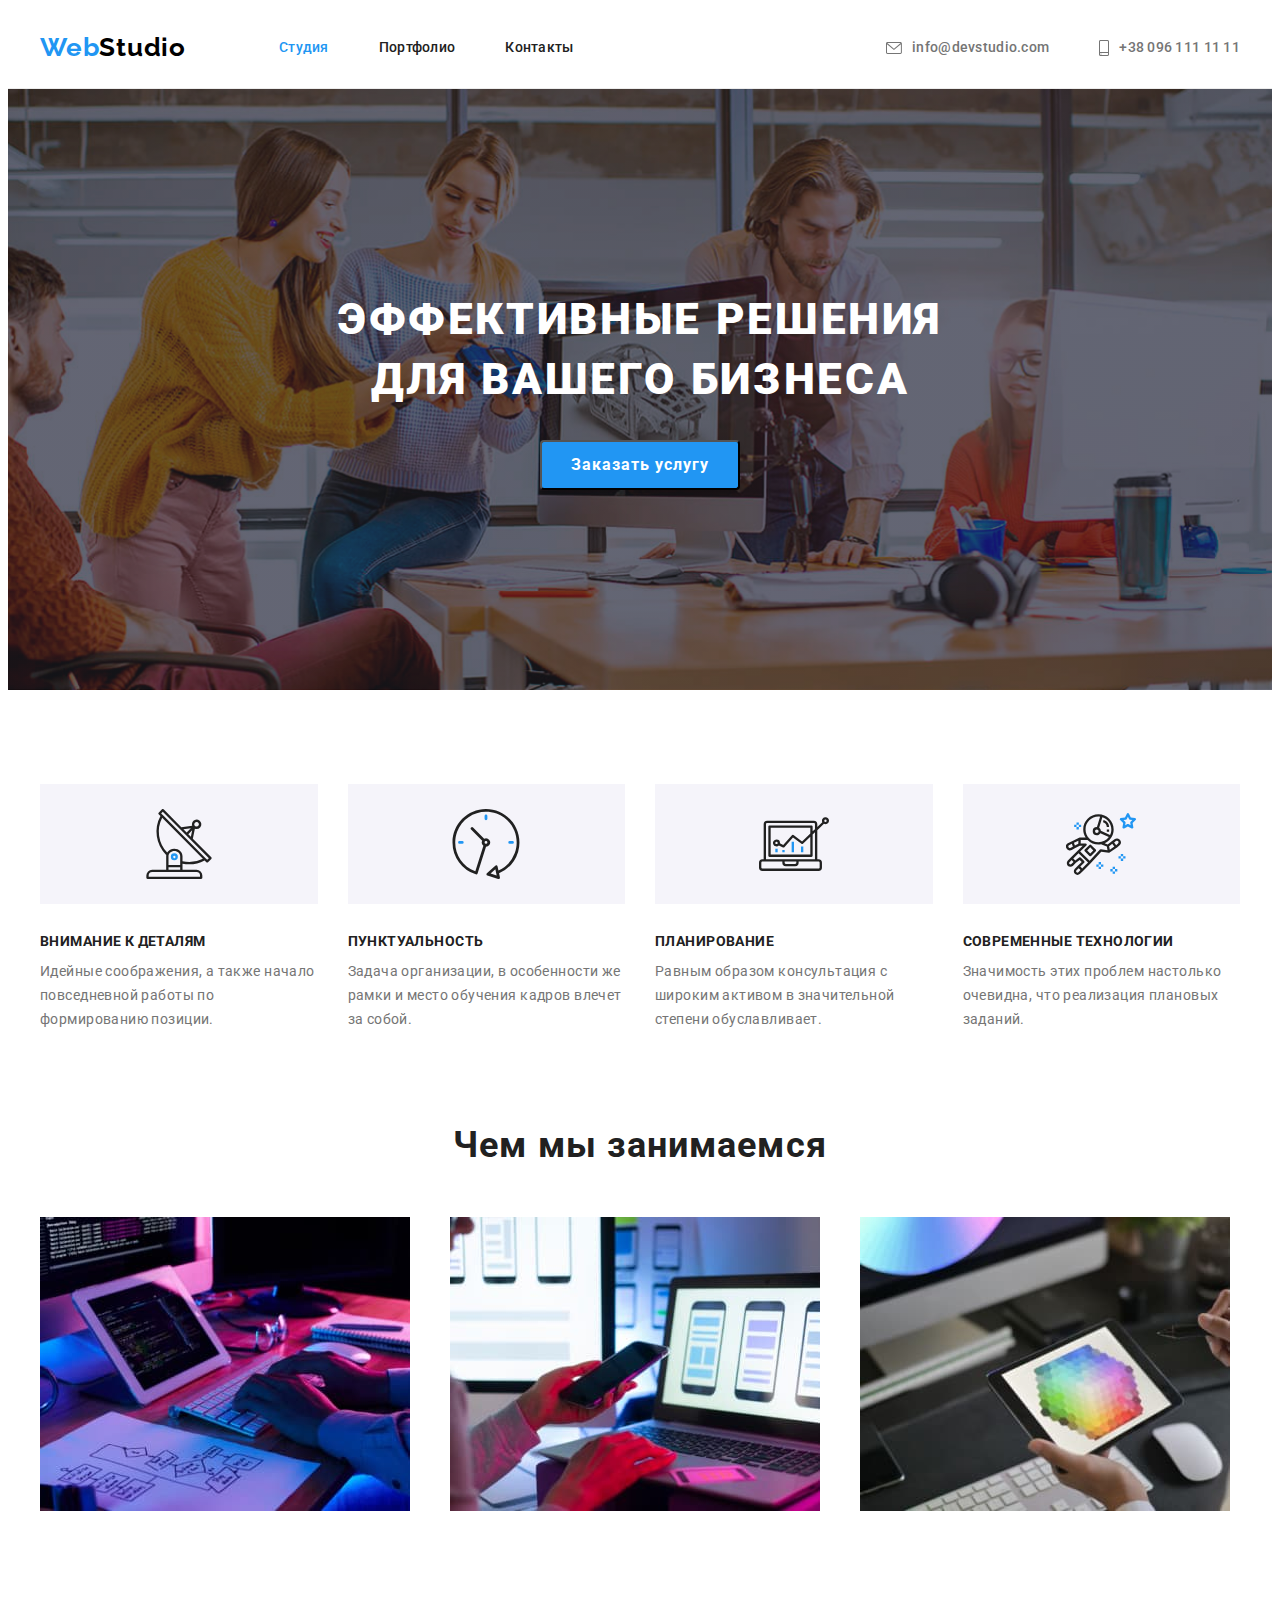
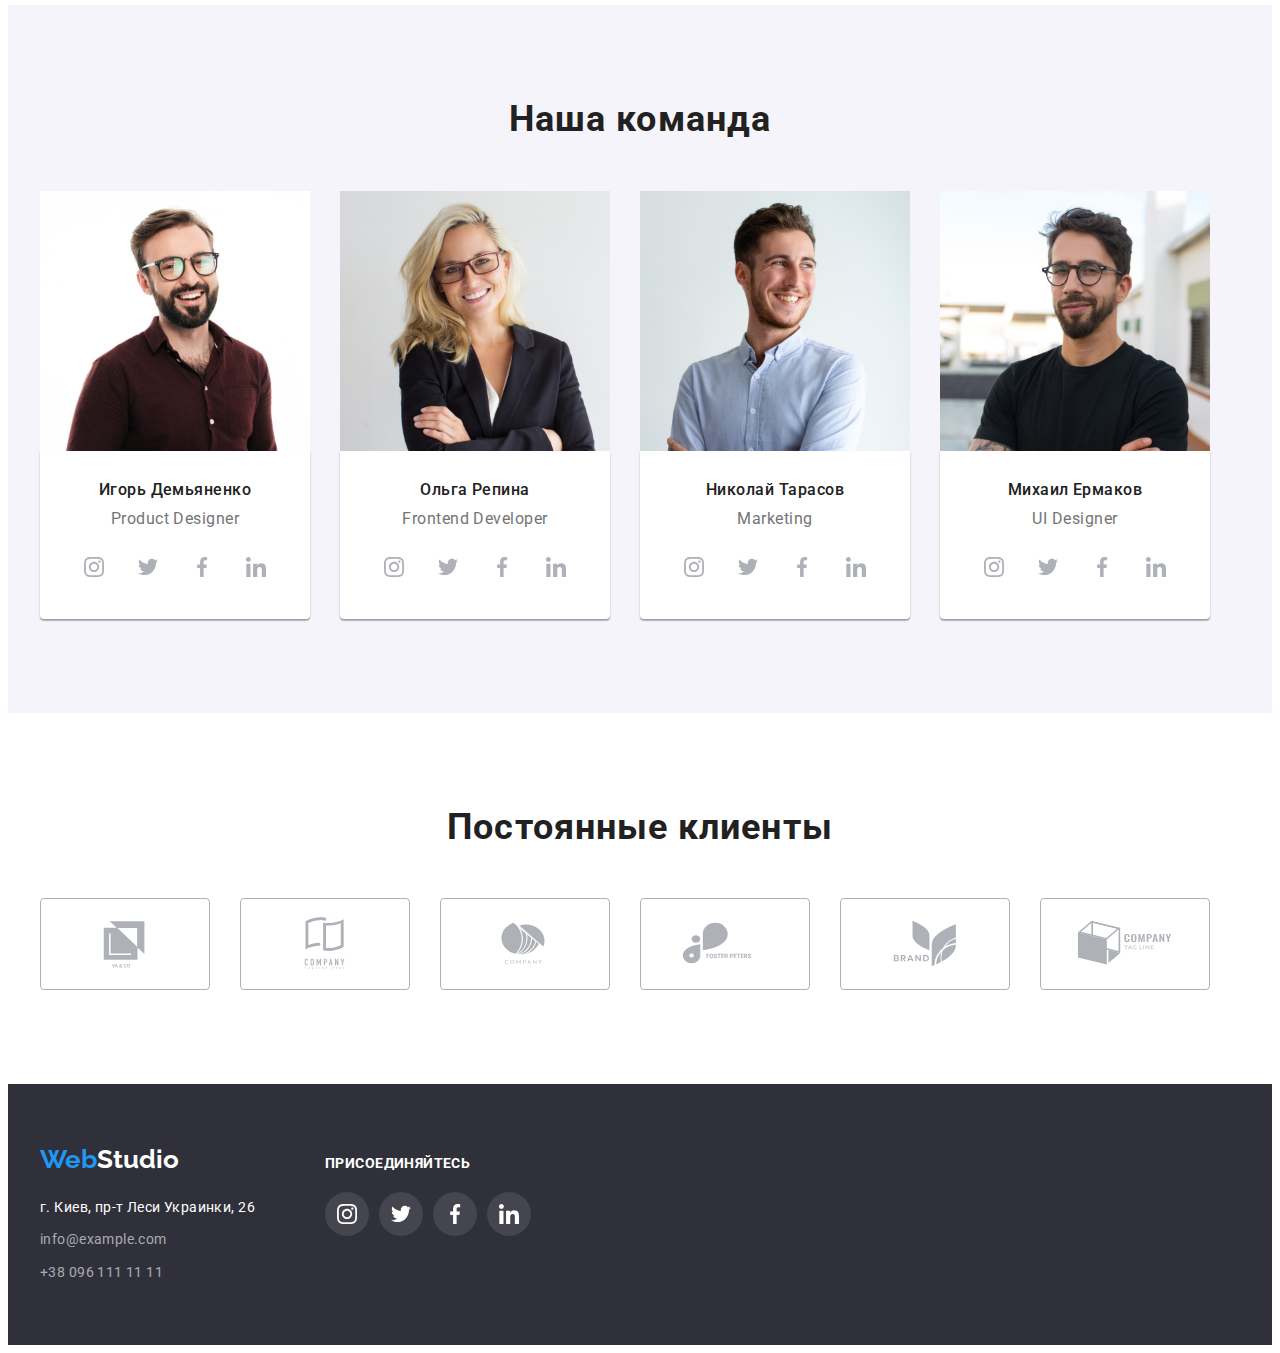
==== index.html @ 313c2e4c "hw-5" ====
<!DOCTYPE html>
<html lang="ru">
  <head>
    <meta charset="UTF-8" />
    <meta http-equiv="X-UA-Compatible" content="IE=edge" />
    <meta name="viewport" content="width=device-width, initial-scale=1.0" />
    <title>Студия</title>
    <link rel="preconnect" href="https://fonts.googleapis.com" />
    <link rel="preconnect" href="https://fonts.gstatic.com" crossorigin />
    <link
      href="https://fonts.googleapis.com/css2?family=Raleway:wght@700&family=Roboto:wght@400;500;700;900&display=swap"
      rel="stylesheet"
    />
    <link
      rel="stylesheet"
      href="https://cdnjs.cloudflare.com/ajax/libs/modern-normalize/1.1.0/modern-normalize.min.css"
      integrity="sha512-wpPYUAdjBVSE4KJnH1VR1HeZfpl1ub8YT/NKx4PuQ5NmX2tKuGu6U/JRp5y+Y8XG2tV+wKQpNHVUX03MfMFn9Q=="
      crossorigin="anonymous"
      referrerpolicy="no-referrer"
    />
    <link rel="stylesheet" href="./css/styles.css" />
  </head>
  <body>
    <header class="header">
      <div class="container header-container">
        <nav class="header-nav">
          <a class="header-logo" lang="en" href="./index.html">
            Web<span class="studio">Studio</span></a
          >
          <ul class="list header-list">
            <li class="header-item">
              <a class="header-link current" href="./index.html">Студия</a>
            </li>
            <li class="header-item">
              <a class="header-link" href="./portfolio.html">Портфолио</a>
            </li>
            <li class="header-item">
              <a class="header-link" href="">Контакты</a>
            </li>
          </ul>
        </nav>

        <ul class="list contacts-list">
          <li class="contacts-item">
            <a class="contacts-link" href="mailto:info@devstudio.com">
              <svg class="header-contacts-icon" width="16" height="12">
                <use href="images/icons.svg#icon-envelope"></use>
              </svg>
              info@devstudio.com
            </a>
          </li>
          <li class="contacts-item">
            <a class="contacts-link" href="tel:+380961111111">
              <svg class="header-contacts-icon" width="10" height="16">
                <use href="images/icons.svg#icon-smartphone"></use>
              </svg>
              +38 096 111 11 11
            </a>
          </li>
        </ul>
      </div>
    </header>

    <main>
      <section class="hero">
        <div class="container">
          <h1 class="hero-title">Эффективные решения для вашего бизнеса</h1>
          <button class="btn" type="button">Заказать услугу</button>
        </div>
      </section>

      <section class="features">
        <div class="container">
          <ul class="list features-list">
            <li class="features-item">
              <h3 class="features-title">Внимание к деталям</h3>
              <p class="features-text">
                Идейные соображения, а также начало повседневной работы по
                формированию позиции.
              </p>
            </li>
            <li class="features-item">
              <h3 class="features-title">Пунктуальность</h3>
              <p class="features-text">
                Задача организации, в особенности же рамки и место обучения
                кадров влечет за собой.
              </p>
            </li>
            <li class="features-item">
              <h3 class="features-title">Планирование</h3>
              <p class="features-text">
                Равным образом консультация с широким активом в значительной
                степени обуславливает.
              </p>
            </li>
            <li class="features-item">
              <h3 class="features-title">Современные технологии</h3>
              <p class="features-text">
                Значимость этих проблем настолько очевидна, что реализация
                плановых заданий.
              </p>
            </li>
          </ul>
        </div>
      </section>

      <section class="works">
        <div class="container">
          <h2 class="works-title">Чем мы занимаемся</h2>
          <ul class="list list-works">
            <li class="works-item">
              <img src="./images/computer.jpg" alt="компьютер" width="370" />
            </li>
            <li class="works-item">
              <img src="./images/notebook.jpg" alt="ноутбук" width="370" />
            </li>
            <li class="works-item">
              <img src="./images/tablet.jpg" alt="планшет" width="370" />
            </li>
          </ul>
        </div>
      </section>

      <section class="team">
        <div class="container">
          <h2 class="team-title">Наша команда</h2>
          <ul class="list list-team">
            <li class="team-item">
              <img
                src="./images/Demyanenko.jpg"
                alt="Игорь Демьяненко"
                width="270"
              />
              <div class="container-team">
                <h3 class="team-subtitle">Игорь Демьяненко</h3>
                <p class="team-text">Product Designer</p>
                <ul class="list team-social-list">
                  <li class="team-social-item">
                    <a class="team-social-link" href="">
                      <svg class="team-social-icon" width="20" height="20">
                        <use href="images/icons.svg#icon-instagram"></use>
                      </svg>
                    </a>
                  </li>

                  <li class="team-social-item">
                    <a class="team-social-link" href="">
                      <svg class="team-social-icon" width="20" height="20">
                        <use href="images/icons.svg#icon-twitter"></use>
                      </svg>
                    </a>
                  </li>

                  <li class="team-social-item">
                    <a class="team-social-link" href="">
                      <svg class="team-social-icon" width="20" height="20">
                        <use href="images/icons.svg#icon-facebook"></use>
                      </svg>
                    </a>
                  </li>

                  <li class="team-social-item">
                    <a class="team-social-link" href="">
                      <svg class="team-social-icon" width="20" height="20">
                        <use href="images/icons.svg#icon-linkedin"></use>
                      </svg>
                    </a>
                  </li>
                </ul>
              </div>
            </li>
            <li class="team-item">
              <img src="./images/Repina.jpg" alt="Ольга Репина" width="270" />
              <div class="container-team">
                <h3 class="team-subtitle">Ольга Репина</h3>
                <p class="team-text">Frontend Developer</p>
                <ul class="list team-social-list">
                  <li class="team-social-item">
                    <a class="team-social-link" href="">
                      <svg class="team-social-icon" width="20" height="20">
                        <use href="images/icons.svg#icon-instagram"></use>
                      </svg>
                    </a>
                  </li>

                  <li class="team-social-item">
                    <a class="team-social-link" href="">
                      <svg class="team-social-icon" width="20" height="20">
                        <use href="images/icons.svg#icon-twitter"></use>
                      </svg>
                    </a>
                  </li>

                  <li class="team-social-item">
                    <a class="team-social-link" href="">
                      <svg class="team-social-icon" width="20" height="20">
                        <use href="images/icons.svg#icon-facebook"></use>
                      </svg>
                    </a>
                  </li>

                  <li class="team-social-item">
                    <a class="team-social-link" href="">
                      <svg class="team-social-icon" width="20" height="20">
                        <use href="images/icons.svg#icon-linkedin"></use>
                      </svg>
                    </a>
                  </li>
                </ul>
              </div>
            </li>
            <li class="team-item">
              <img
                src="./images/Tarasov.jpg"
                alt="Николай Тарасов"
                width="270"
              />
              <div class="container-team">
                <h3 class="team-subtitle">Николай Тарасов</h3>
                <p class="team-text">Marketing</p>
                <ul class="list team-social-list">
                  <li class="team-social-item">
                    <a class="team-social-link" href="">
                      <svg class="team-social-icon" width="20" height="20">
                        <use href="images/icons.svg#icon-instagram"></use>
                      </svg>
                    </a>
                  </li>

                  <li class="team-social-item">
                    <a class="team-social-link" href="">
                      <svg class="team-social-icon" width="20" height="20">
                        <use href="images/icons.svg#icon-twitter"></use>
                      </svg>
                    </a>
                  </li>

                  <li class="team-social-item">
                    <a class="team-social-link" href="">
                      <svg class="team-social-icon" width="20" height="20">
                        <use href="images/icons.svg#icon-facebook"></use>
                      </svg>
                    </a>
                  </li>

                  <li class="team-social-item">
                    <a class="team-social-link" href="">
                      <svg class="team-social-icon" width="20" height="20">
                        <use href="images/icons.svg#icon-linkedin"></use>
                      </svg>
                    </a>
                  </li>
                </ul>
              </div>
            </li>
            <li class="team-item">
              <img
                src="./images/Ermakov.jpg"
                alt="Михаил Ермаков"
                width="270"
              />
              <div class="container-team">
                <h3 class="team-subtitle">Михаил Ермаков</h3>
                <p class="team-text">UI Designer</p>
                <ul class="list team-social-list">
                  <li class="team-social-item">
                    <a class="team-social-link" href="">
                      <svg class="team-social-icon" width="20" height="20">
                        <use href="images/icons.svg#icon-instagram"></use>
                      </svg>
                    </a>
                  </li>

                  <li class="team-social-item">
                    <a class="team-social-link" href="">
                      <svg class="team-social-icon" width="20" height="20">
                        <use href="images/icons.svg#icon-twitter"></use>
                      </svg>
                    </a>
                  </li>

                  <li class="team-social-item">
                    <a class="team-social-link" href="">
                      <svg class="team-social-icon" width="20" height="20">
                        <use href="images/icons.svg#icon-facebook"></use>
                      </svg>
                    </a>
                  </li>

                  <li class="team-social-item">
                    <a class="team-social-link" href="">
                      <svg class="team-social-icon" width="20" height="20">
                        <use href="images/icons.svg#icon-linkedin"></use>
                      </svg>
                    </a>
                  </li>
                </ul>
              </div>
            </li>
          </ul>
        </div>
      </section>

      <section class="clients">
        <div class="container">
          <h2 class="title-clients">Постоянные клиенты</h2>
          <ul class="list clients-list">
            <li class="clients-item">
              <a class="clients-link" href="">
                <svg class="clients-icon" width="106" height="60">
                  <use href="images/icons.svg#icon-Logo-yaco"></use>
                </svg>
              </a>
            </li>
            <li class="clients-item">
              <a class="clients-link" href="">
                <svg class="clients-icon" width="106" height="60">
                  <use
                    href="images/icons.svg#icon-logo-company-tagline-here"
                  ></use>
                </svg>
              </a>
            </li>
            <li class="clients-item">
              <a class="clients-link" href="">
                <svg class="clients-icon" width="106" height="60">
                  <use href="images/icons.svg#icon-logo-company"></use>
                </svg>
              </a>
            </li>
            <li class="clients-item">
              <a class="clients-link" href="">
                <svg class="clients-icon" width="106" height="60">
                  <use href="images/icons.svg#icon-Logo-foster-peters"></use>
                </svg>
              </a>
            </li>
            <li class="clients-item">
              <a class="clients-link" href="">
                <svg class="clients-icon" width="106" height="60">
                  <use href="images/icons.svg#icon-Logo-brand"></use>
                </svg>
              </a>
            </li>
            <li class="clients-item">
              <a class="clients-link" href="">
                <svg class="clients-icon" width="106" height="60">
                  <use href="images/icons.svg#icon-Logo-company-tag-line"></use>
                </svg>
              </a>
            </li>
          </ul>
        </div>
      </section>
    </main>

    <footer class="footer">
      <div class="container footer-container">
        <div>
          <a class="footer-logo" lang="en" href="./index.html">
            <span class="web">Web</span>Studio
          </a>
          <address>
            <ul class="list list-footer">
              <li class="footer-item">
                <a
                  class="address"
                  href="https://goo.gl/maps/t5mTRkqwzV43VkV19"
                  target="_blank"
                  rel="noopener noreferrer"
                  >г. Киев, пр-т Леси Украинки, 26
                </a>
              </li>
              <li class="footer-item">
                <a class="footer-link" href="mailto:info@example.com"
                  >info@example.com</a
                >
              </li>
              <li class="footer-item">
                <a class="footer-link" href="tel:+380961111111"
                  >+38 096 111 11 11</a
                >
              </li>
            </ul>
          </address>
        </div>
        <div class="container-footer-social">
          <h2 class="footer-social">присоединяйтесь</h2>
          <ul class="list footer-social-list">
            <li class="footer-social-item">
              <a class="footer-social-link" href="">
                <svg class="footer-social-icon" width="20" height="20">
                  <use href="images/icons.svg#icon-instagram"></use>
                </svg>
              </a>
            </li>
            <li class="footer-social-item">
              <a class="footer-social-link" href="">
                <svg class="footer-social-icon" width="20" height="20">
                  <use href="images/icons.svg#icon-twitter"></use>
                </svg>
              </a>
            </li>
            <li class="footer-social-item">
              <a class="footer-social-link" href="">
                <svg class="footer-social-icon" width="20" height="20">
                  <use href="images/icons.svg#icon-facebook"></use>
                </svg>
              </a>
            </li>
            <li class="footer-social-item">
              <a class="footer-social-link" href="">
                <svg class="footer-social-icon" width="20" height="20">
                  <use href="images/icons.svg#icon-linkedin"></use>
                </svg>
              </a>
            </li>
          </ul>
        </div>
      </div>
    </footer>
  </body>
</html>
---- css/styles.css ----
/* основной цвет текста #212121 */
/* вторичный цвет текста #757575 */
/* цвет акцента текста #2196F3 */
/* дополнительный цвет текста (хедер, футер) #FFFFFF */
/* цвет ссылок футера  rgba(255, 255, 255, 0.6); */
/* основной цвет фона  #ffffff */
/* вторичный цвет фона  #F5F4FA */
/* дополнительный цвет фона #2F303A */
:root {
  --primary-text-color: #212121;
  --secondary-text-color: #757575;
  --accent-color: #2196f3;
  --additional-text-color: #ffffff;
  --footer-link-text-color: rgba(255, 255, 255, 0.6);
  --primary-background-color: #ffffff;
  --secondary-background-color: #f5f4fa;
  --additional-background-color: #2f303a;
}

body {
  background-color: var(--primary-background-color);
  color: var(--secondary-text-color);
  font-family: "Roboto", sans-serif;
  font-weight: 400;
}

p,
h1,
h2,
h3,
h4,
h5,
h6 {
  margin: 0;
}

ul {
  margin: 0;
  padding: 0;
}
img {
  display: block;
}
.list {
  list-style: none;
}

.header-link {
  text-decoration: none;
}

.header-link.current {
  color: var(--accent-color);
}

.container {
  width: 1200px;
  padding-right: 15px;
  padding-left: 15px;

  margin-right: auto;
  margin-left: auto;
}

/* стили елементов хедера, 
element styles header */

.header {
  border-bottom: 1px solid #ececec;
}

.header-container {
  display: flex;
  align-items: center;
}

.header-nav {
  display: flex;
  align-items: center;
}
.header-logo {
  color: var(--accent-color);
  text-decoration: none;
  font-family: "Raleway", sans-serif;
  font-weight: 700;
  font-size: 26px;
  line-height: 1.2;
  letter-spacing: 0.03em;

  margin-right: 93px;
}

.studio {
  color: #000000;
}

.header-list {
  display: flex;
}

.header-item:not(:last-child) {
  margin-right: 50px;
}

.header-link {
  color: var(--primary-text-color);
  font-weight: 500;
  font-size: 14px;
  line-height: 1.14;
  letter-spacing: 0.02em;

  padding-top: 32px;
  padding-bottom: 32px;

  display: block;
}

.header-link:hover,
.header-link:focus {
  color: var(--accent-color);
}

.contacts-list {
  display: flex;
  margin-left: auto;
}

.contacts-link {
  color: var(--secondary-text-color);
  text-decoration: none;
  font-weight: 500;
  font-size: 14px;
  line-height: 1.14;
  letter-spacing: 0.02em;

  padding-top: 32px;
  padding-bottom: 32px;

  /* display: block; */

  display: flex;
  align-items: center;
}

.contacts-item:not(:last-child) {
  margin-right: 50px;
}

.contacts-link:hover,
.contacts-link:focus {
  color: var(--accent-color);
}

.header-contacts-icon {
  margin-right: 10px;

  fill: currentColor;
}

/* hero section */

.hero {
  background-color: var(--additional-background-color);
  text-align: center;

  padding-top: 200px;
  padding-bottom: 200px;

  margin-right: auto;
  margin-left: auto;

  max-width: 1600px;

  background-image: linear-gradient(
      rgba(47, 48, 58, 0.4),
      rgba(47, 48, 58, 0.4)
    ),
    url(../images/hero-Img.png);

  background-size: cover;

  background-repeat: no-repeat;
  background-position: center;
}

.hero-title {
  color: var(--additional-text-color);
  font-weight: 900;
  font-size: 44px;
  line-height: 1.37;
  letter-spacing: 0.06em;
  text-transform: uppercase;

  max-width: 694px;

  margin-right: auto;
  margin-left: auto;

  text-align: center;

  margin-bottom: 30px;
}

.btn {
  font-family: inherit;
  background-color: var(--accent-color);
  color: var(--additional-text-color);
  font-weight: 700;
  font-size: 16px;
  line-height: 1.87;
  letter-spacing: 0.06em;
  cursor: pointer;

  min-width: 200px;
  min-height: 50px;

  box-shadow: 0px 4px 4px rgba(0, 0, 0, 0.15);
  border-radius: 4px;
}
.btn:hover,
.btn:focus {
  background-color: #188ce8;
}

/* стили елементов секции преимуществ 
element styles section features */

.features {
  /* background-color: tomato; */
  padding-top: 94px;
}

.features-list {
  display: flex;
  margin-right: -30px;
}

.features-item {
  margin-right: 30px;
  flex-basis: calc(100% / 4 - 30px);
}

.features-item::before {
  content: "";
  display: block;

  height: 120px;
  background-size: 70px;
  background-repeat: no-repeat;
  background-position: center;

  background-color: #f5f4fa;

  margin-bottom: 30px;
}

.features-item:nth-child(1)::before {
  background-image: url(../images/antenna.svg);
}

.features-item:nth-child(2)::before {
  background-image: url(../images/clock.svg);
}

.features-item:nth-child(3)::before {
  background-image: url(../images/diagram.svg);
}

.features-item:nth-child(4)::before {
  background-image: url(../images/astronaut.svg);
}

.features-title {
  color: var(--primary-text-color);
  font-weight: 700;
  font-size: 14px;
  line-height: 1.14;
  letter-spacing: 0.03em;
  text-transform: uppercase;

  margin-bottom: 10px;
}

.features-text {
  font-size: 14px;
  line-height: 1.71;
  line-height: 24px;
  letter-spacing: 0.03em;
}

/* стили елементов секции works
 element styles section works */

.works {
  padding-top: 94px;
  padding-bottom: 94px;
}

.list-works {
  display: flex;
  margin-right: -30px;
}

.works-item {
  margin-right: 30px;
  flex-basis: calc(100% / 3 - 30px);
}

.works-title {
  color: var(--primary-text-color);
  font-weight: 700;
  font-size: 36px;
  line-height: 1.16;
  text-align: center;
  letter-spacing: 0.03em;

  margin-bottom: 50px;
}

/* стили елементов секции team
 element styles section team*/

.team {
  background-color: var(--secondary-background-color);
  padding-top: 94px;
  padding-bottom: 94px;
}

.list-team {
  display: flex;
  margin-right: -30px;
}

.team-item {
  margin-right: 30px;
  flex-basis: calc(100% / 4 - 50px);
}

.team-title {
  color: var(--primary-text-color);
  font-weight: 700;
  font-size: 36px;
  line-height: 1.16;
  text-align: center;
  letter-spacing: 0.03em;

  margin-bottom: 50px;
}

.team-subtitle {
  color: var(--primary-text-color);
  font-weight: 500;
  font-size: 16px;
  line-height: 1.18;
  text-align: center;
  letter-spacing: 0.03em;

  margin-bottom: 10px;
}

.team-text {
  font-size: 16px;
  line-height: 1.18;
  text-align: center;
  letter-spacing: 0.03em;

  margin-bottom: 16px;
}

.container-team {
  background-color: var(--additional-text-color);
  padding-top: 30px;
  padding-bottom: 30px;

  box-shadow: 0px 1px 3px rgba(0, 0, 0, 0.12), 0px 1px 1px rgba(0, 0, 0, 0.14),
    0px 2px 1px rgba(0, 0, 0, 0.2);
  border-radius: 0px 0px 4px 4px;
}

.team-social-list {
  display: flex;
  justify-content: center;
}

.team-social-item + .team-social-item {
  margin-left: 10px;
}

.team-social-link {
  display: flex;

  align-items: center;
  justify-content: center;

  border-radius: 50%;

  color: #afb1b8;

  height: 44px;
  width: 44px;
}

.team-social-icon {
  fill: currentColor;
}

.team-social-link:hover,
.team-social-link:focus {
  background-color: var(--accent-color);
  color: #ffffff;
}

/* -----------  section clients-----------------
----------------секция клиенты----------------- */

.clients {
  padding-top: 94px;
  padding-bottom: 94px;
}
.title-clients {
  color: var(--primary-text-color);
  font-weight: 700;
  font-size: 36px;
  line-height: 1.16;
  text-align: center;
  letter-spacing: 0.03em;

  margin-bottom: 50px;
}

.clients-list {
  display: flex;
}

.clients-item + .clients-item {
  margin-left: 30px;
}

.clients-link {
  display: flex;

  align-items: center;
  justify-content: center;

  height: 92px;
  width: 170px;

  border: 1px solid #afb1b8;
  box-sizing: border-box;
  border-radius: 4px;

  color: #afb1b8;
}

.clients-icon {
  display: flex;
  fill: currentColor;
}

.clients-link:hover,
.clients-link:focus {
  color: var(--accent-color);
  border-color: var(--accent-color);
}

/*  стили елементов секции footer, 
element styles footer */

.footer {
  background-color: var(--additional-background-color);

  padding-top: 60px;
  padding-bottom: 60px;
}

.footer-container {
  display: flex;
  align-items: baseline;
}

.footer-logo {
  color: var(--additional-text-color);
  text-decoration: none;
  font-family: "Raleway", sans-serif;
  font-weight: 700;
  font-size: 26px;
  line-height: 1.2;

  margin-bottom: 20px;
  display: block;
}

.web {
  color: var(--accent-color);
}

.address {
  color: var(--additional-text-color);
  font-style: normal;
  font-size: 14px;
  line-height: 1.7;
  letter-spacing: 0.03em;
  text-decoration: none;
}

.footer-link {
  color: var(--footer-link-text-color);
  font-style: normal;
  font-size: 14px;
  line-height: 1.7;
  letter-spacing: 0.03em;
  text-decoration: none;
}

.address:hover,
.address:focus {
  color: var(--footer-link-text-color);
}

.footer-link:hover,
.footer-link:focus {
  color: var(--additional-text-color);
}

.footer-item:not(:last-child) {
  margin-bottom: 9px;
}

.footer-social {
  font-weight: 700;
  font-size: 14px;
  line-height: 1.14;
  letter-spacing: 0.03em;
  text-transform: uppercase;

  color: var(--primary-background-color);

  margin-bottom: 20px;
}

.footer-social-list {
  display: flex;
}

.footer-social-item + .footer-social-item {
  margin-left: 10px;
}

.footer-social-link {
  display: flex;

  align-items: center;
  justify-content: center;

  border-radius: 50%;

  background-color: rgba(255, 255, 255, 0.1);

  width: 44px;
  height: 44px;
}

.footer-social-icon {
  fill: var(--primary-background-color);
}

.container-footer-social {
  margin-left: 70px;
}

.footer-social-link:hover,
.footer-social-link:focus {
  background-color: var(--accent-color);
}

/* стили портфолио */

.portfolio {
  padding-top: 94px;
  padding-bottom: 94px;
}

.portfolio-heading {
  text-align: center;

  position: absolute;
  width: 1px;
  height: 1px;
  margin: -1px;
  border: 0;
  padding: 0;

  white-space: nowrap;
  clip-path: inset(100%);
  clip: rect(0 0 0 0);
  overflow: hidden;
}

.list-menu {
  display: flex;
  justify-content: center;
  margin-bottom: 50px;
}

.portfolio-list-item:not(:last-child) {
  margin-right: 8px;
}
.portfolio-button {
  font-family: inherit;
  background-color: var(--accent-color);
  color: var(--additional-text-color);
  font-weight: 500;
  font-size: 16px;
  line-height: 1.62;
  letter-spacing: 0.03em;
  cursor: pointer;

  box-shadow: 0px 3px 1px rgba(0, 0, 0, 0.1), 0px 1px 2px rgba(0, 0, 0, 0.08),
    0px 2px 2px rgba(0, 0, 0, 0.12);
  border-radius: 4px;
  border: none;

  padding: 6px 22px;
}

.portfolio-btn {
  font-family: inherit;
  background-color: var(--secondary-background-color);
  color: var(--primary-text-color);
  font-weight: 500;
  font-size: 16px;
  line-height: 1.62;
  text-align: center;
  letter-spacing: 0.03em;
  cursor: pointer;

  border-radius: 4px;
  border: none;

  padding: 6px 22px;
}

.portfolio-btn:hover,
.portfolio-btn:focus {
  background-color: var(--accent-color);
  color: var(--additional-text-color);

  box-shadow: 0px 3px 1px rgba(0, 0, 0, 0.1), 0px 1px 2px rgba(0, 0, 0, 0.08),
    0px 2px 2px rgba(0, 0, 0, 0.12);
}

.list-portfolio {
  display: flex;
  flex-wrap: wrap;

  margin-right: -30px;
  margin-bottom: -30px;
}

.portfolio-items {
  flex-basis: calc((100% - 90px) / 3);

  margin-right: 30px;
  margin-bottom: 30px;
}

.portfolio-box {
  padding: 20px 24px;

  border-right: 1px solid #eeeeee;
  border-bottom: 1px solid #eeeeee;
  border-left: 1px solid #eeeeee;
}

.portfolio-title {
  color: var(--primary-text-color);
  font-weight: 700;
  font-size: 18px;
  line-height: 2;
  letter-spacing: 0.06em;

  margin-bottom: 4px;
}

.portfolio-link {
  text-decoration: none;
  display: block;
}

.portfolio-link:hover,
.portfolio-link:focus {
  box-shadow: 0px 1px 1px rgba(0, 0, 0, 0.12), 0px 4px 4px rgba(0, 0, 0, 0.06),
    1px 4px 6px rgba(0, 0, 0, 0.16);
}

.portfolio-text {
  color: var(--secondary-text-color);
  font-size: 16px;
  line-height: 1.87;
  letter-spacing: 0.03em;
}
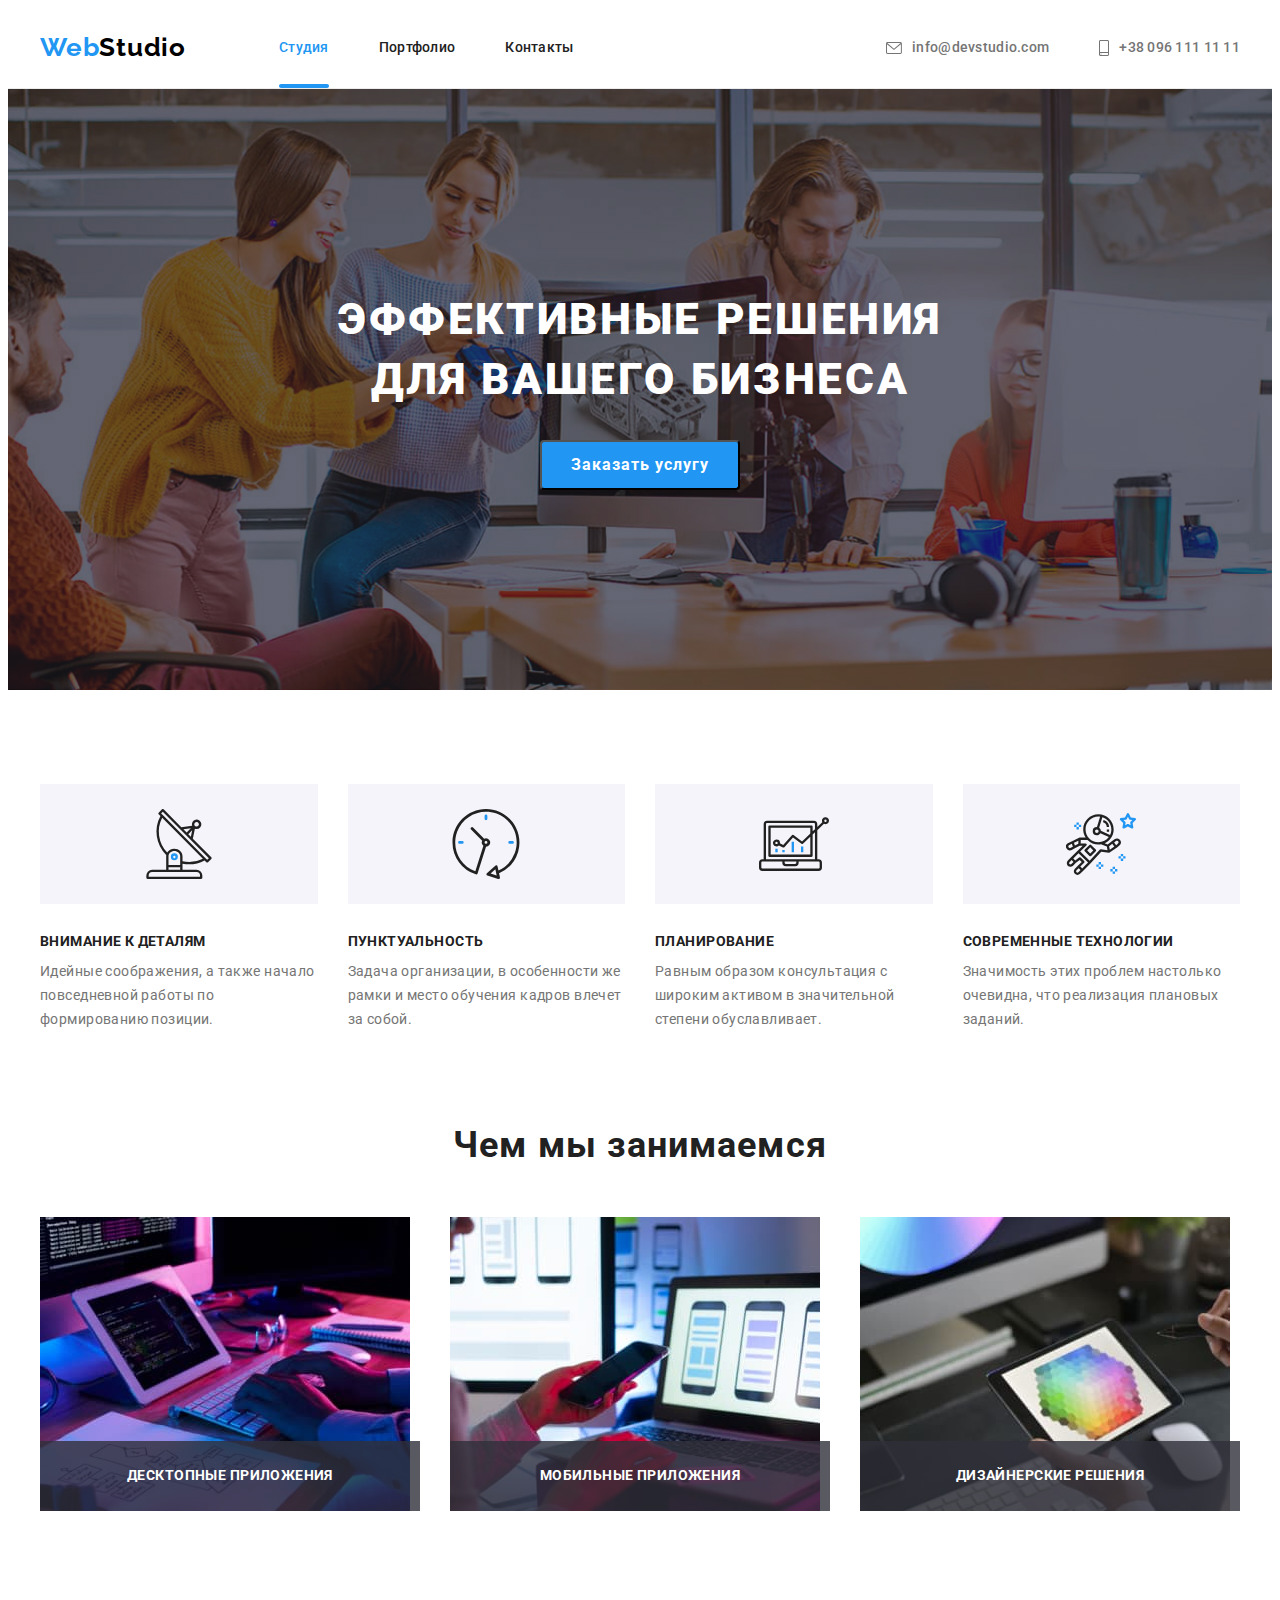
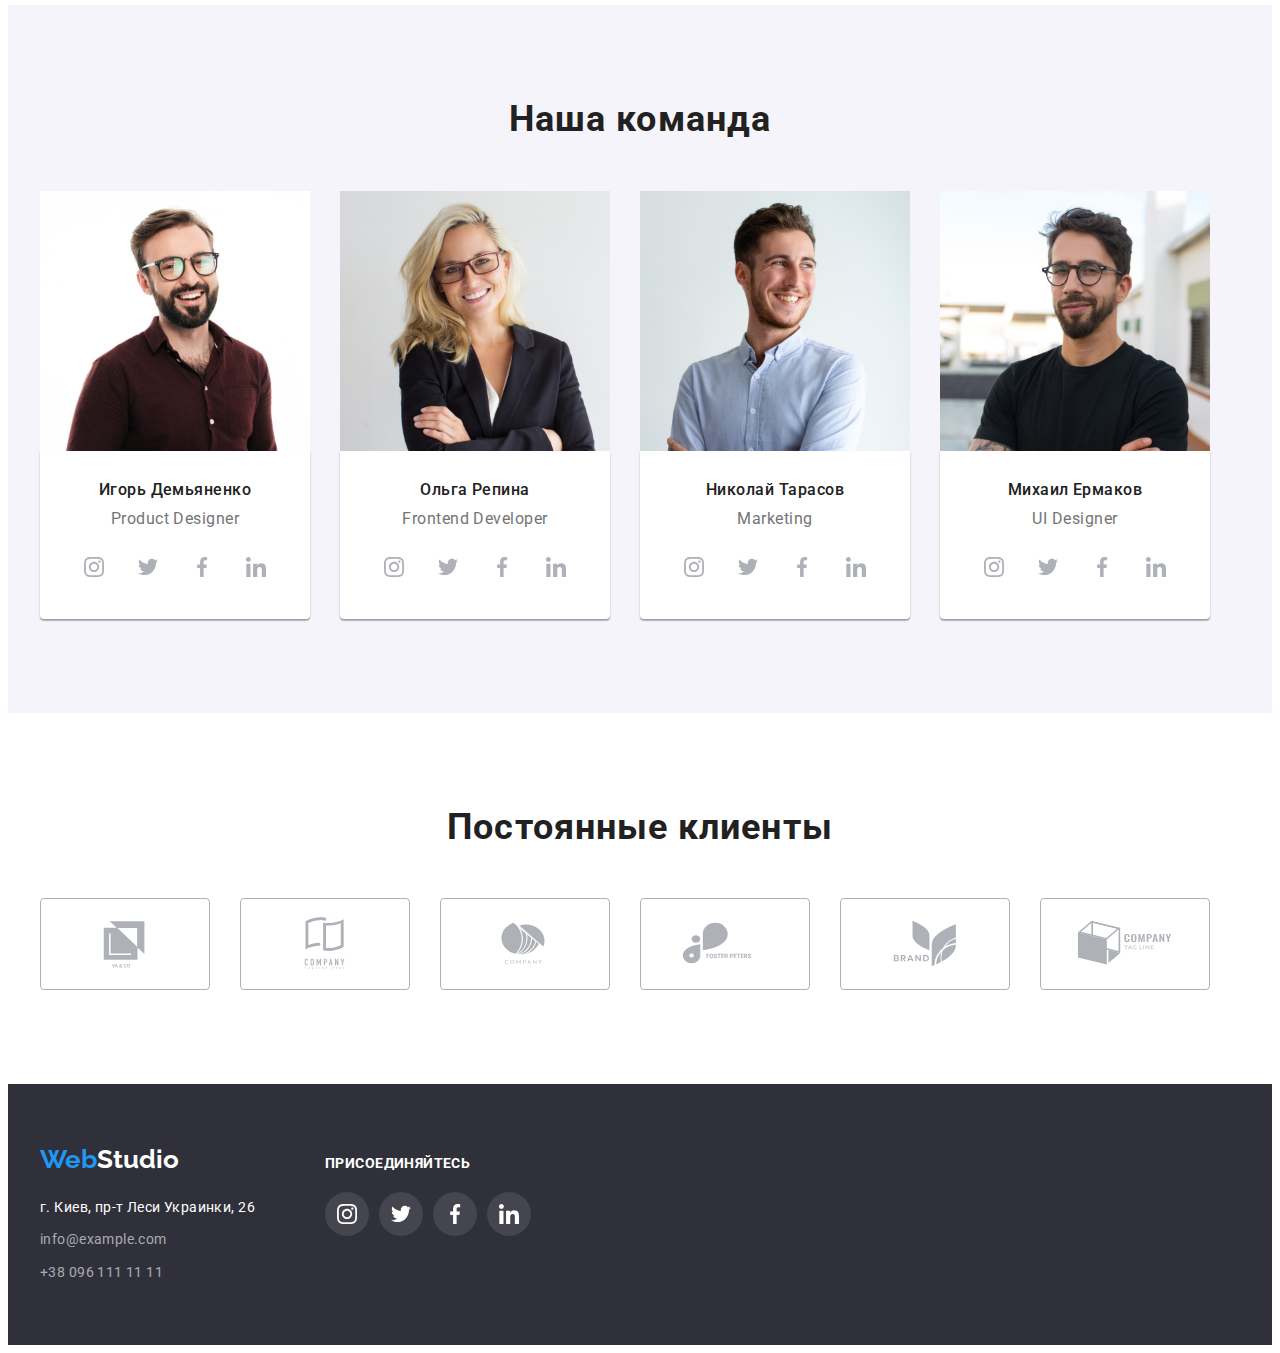
==== commit cfd869b0: "модальное окно и переходы" ====
--- a/index.html
+++ b/index.html
@@ -65,7 +65,9 @@
       <section class="hero">
         <div class="container">
           <h1 class="hero-title">Эффективные решения для вашего бизнеса</h1>
-          <button class="btn" type="button">Заказать услугу</button>
+          <button class="btn" type="button" data-modal-open>
+            Заказать услугу
+          </button>
         </div>
       </section>
 
@@ -110,12 +112,15 @@
           <ul class="list list-works">
             <li class="works-item">
               <img src="./images/computer.jpg" alt="компьютер" width="370" />
+              <p class="works-text">Десктопные приложения</p>
             </li>
             <li class="works-item">
               <img src="./images/notebook.jpg" alt="ноутбук" width="370" />
+              <p class="works-text">Мобильные приложения</p>
             </li>
             <li class="works-item">
               <img src="./images/tablet.jpg" alt="планшет" width="370" />
+              <p class="works-text">Дизайнерские решения</p>
             </li>
           </ul>
         </div>
@@ -419,5 +424,15 @@
         </div>
       </div>
     </footer>
+    <div class="backdrop is-hidden" data-modal>
+      <div class="modal">
+        <button class="modal-btn-close" type="button" data-modal-close>
+          <svg class="btn-close" width="18" height="18">
+            <use href="images/icons.svg#icon-close-black-18dp-2-1"></use>
+          </svg>
+        </button>
+      </div>
+    </div>
+    <script src="./js/modal.js"></script>
   </body>
 </html>
--- a/css/styles.css
+++ b/css/styles.css
@@ -49,10 +49,6 @@
   text-decoration: none;
 }
 
-.header-link.current {
-  color: var(--accent-color);
-}
-
 .container {
   width: 1200px;
   padding-right: 15px;
@@ -72,6 +68,26 @@
 .header-container {
   display: flex;
   align-items: center;
+}
+
+.header-link.current {
+  color: var(--accent-color);
+}
+
+.header-link.current::after {
+  content: "";
+
+  position: absolute;
+  left: 0;
+  bottom: 0;
+
+  display: block;
+
+  width: 100%;
+  height: 4px;
+  background-color: var(--accent-color);
+
+  border-radius: 2px;
 }
 
 .header-nav {
@@ -113,6 +129,10 @@
   padding-bottom: 32px;
 
   display: block;
+
+  position: relative;
+
+  transition: color 250ms cubic-bezier(0.4, 0, 0.2, 1);
 }
 
 .header-link:hover,
@@ -140,6 +160,8 @@
 
   display: flex;
   align-items: center;
+
+  transition: color 250ms cubic-bezier(0.4, 0, 0.2, 1);
 }
 
 .contacts-item:not(:last-child) {
@@ -216,7 +238,10 @@
 
   box-shadow: 0px 4px 4px rgba(0, 0, 0, 0.15);
   border-radius: 4px;
-}
+
+  transition: background-color 250ms cubic-bezier(0.4, 0, 0.2, 1);
+}
+
 .btn:hover,
 .btn:focus {
   background-color: #188ce8;
@@ -302,6 +327,8 @@
 }
 
 .works-item {
+  position: relative;
+
   margin-right: 30px;
   flex-basis: calc(100% / 3 - 30px);
 }
@@ -315,6 +342,26 @@
   letter-spacing: 0.03em;
 
   margin-bottom: 50px;
+}
+
+.works-text {
+  position: absolute;
+  left: 0;
+  bottom: 0;
+
+  font-weight: 700;
+  font-size: 14px;
+  line-height: 1.14;
+  text-align: center;
+  letter-spacing: 0.03em;
+  text-transform: uppercase;
+
+  padding-top: 27px;
+  padding-bottom: 27px;
+  width: 100%;
+
+  color: var(--additional-text-color);
+  background-color: rgba(47, 48, 58, 0.8);
 }
 
 /* стили елементов секции team
@@ -398,6 +445,9 @@
 
   height: 44px;
   width: 44px;
+
+  transition: color 250ms cubic-bezier(0.4, 0, 0.2, 1),
+    background-color 250ms cubic-bezier(0.4, 0, 0.2, 1);
 }
 
 .team-social-icon {
@@ -450,6 +500,9 @@
   border-radius: 4px;
 
   color: #afb1b8;
+
+  transition: color 250ms cubic-bezier(0.4, 0, 0.2, 1),
+    border-color 250ms cubic-bezier(0.4, 0, 0.2, 1);
 }
 
 .clients-icon {
@@ -501,6 +554,8 @@
   line-height: 1.7;
   letter-spacing: 0.03em;
   text-decoration: none;
+
+  transition: color 250ms cubic-bezier(0.4, 0, 0.2, 1);
 }
 
 .footer-link {
@@ -510,6 +565,8 @@
   line-height: 1.7;
   letter-spacing: 0.03em;
   text-decoration: none;
+
+  transition: color 250ms cubic-bezier(0.4, 0, 0.2, 1);
 }
 
 .address:hover,
@@ -558,6 +615,8 @@
 
   width: 44px;
   height: 44px;
+
+  transition: background-color 250ms cubic-bezier(0.4, 0, 0.2, 1);
 }
 
 .footer-social-icon {
@@ -638,6 +697,10 @@
   border: none;
 
   padding: 6px 22px;
+
+  transition: color 250ms cubic-bezier(0.4, 0, 0.2, 1),
+    background-color 250ms cubic-bezier(0.4, 0, 0.2, 1),
+    box-shadow 250ms cubic-bezier(0.4, 0, 0.2, 1);
 }
 
 .portfolio-btn:hover,
@@ -685,6 +748,8 @@
 .portfolio-link {
   text-decoration: none;
   display: block;
+
+  transition: box-shadow 250ms cubic-bezier(0.4, 0, 0.2, 1);
 }
 
 .portfolio-link:hover,
@@ -699,3 +764,105 @@
   line-height: 1.87;
   letter-spacing: 0.03em;
 }
+
+.overflow-portfolio-link {
+  position: relative;
+  overflow: hidden;
+}
+
+.overflow-portfolio-text {
+  position: absolute;
+  left: 0;
+  bottom: 0;
+
+  width: 100%;
+  height: 100%;
+
+  font-weight: 400;
+  font-size: 18px;
+  line-height: 1.56;
+  letter-spacing: 0.03em;
+
+  padding: 63px 24px;
+
+  color: #ffffff;
+  background-color: rgba(33, 150, 243, 0.9);
+
+  transform: translateY(100%);
+  transition: transform 250ms cubic-bezier(0.4, 0, 0.2, 1);
+
+  opacity: 0;
+}
+
+.portfolio-link:hover .overflow-portfolio-text {
+  opacity: 1;
+  transform: translateY(0);
+}
+
+/* --------------- модальное окно-----------------------------------------
+--------------------------------modal------------------------------------- */
+
+.backdrop {
+  position: fixed;
+  left: 0;
+  top: 0;
+
+  width: 100%;
+  height: 100%;
+
+  background-color: rgba(0, 0, 0, 0.2);
+
+  opacity: 1;
+  visibility: visible;
+
+  transition: opacity 250ms cubic-bezier(0.4, 0, 0.2, 1),
+    visibility 250ms cubic-bezier(0.4, 0, 0.2, 1);
+}
+
+.backdrop.is-hidden {
+  opacity: 0;
+  pointer-events: none;
+  visibility: hidden;
+}
+
+.backdrop.is-hidden .modal {
+  transform: translate(-50%, -50%) scale(1.6);
+}
+
+.modal {
+  position: absolute;
+  top: 50%;
+  left: 50%;
+  transform: translate(-50%, -50%) scale(1);
+
+  transition: transform 250ms cubic-bezier(0.4, 0, 0.2, 1);
+
+  min-width: 528px;
+  min-height: 581px;
+
+  padding: 8px;
+
+  background-color: var(--additional-text-color);
+}
+
+.modal-btn-close {
+  position: relative;
+  display: block;
+
+  width: 30px;
+  height: 30px;
+  cursor: pointer;
+  margin-left: auto;
+
+  border: 1px solid rgba(0, 0, 0, 0.1);
+  border-radius: 50%;
+
+  background-color: var(--additional-text-color);
+}
+
+.btn-close {
+  position: absolute;
+  top: 50%;
+  left: 50%;
+  transform: translate(-50%, -50%);
+}
